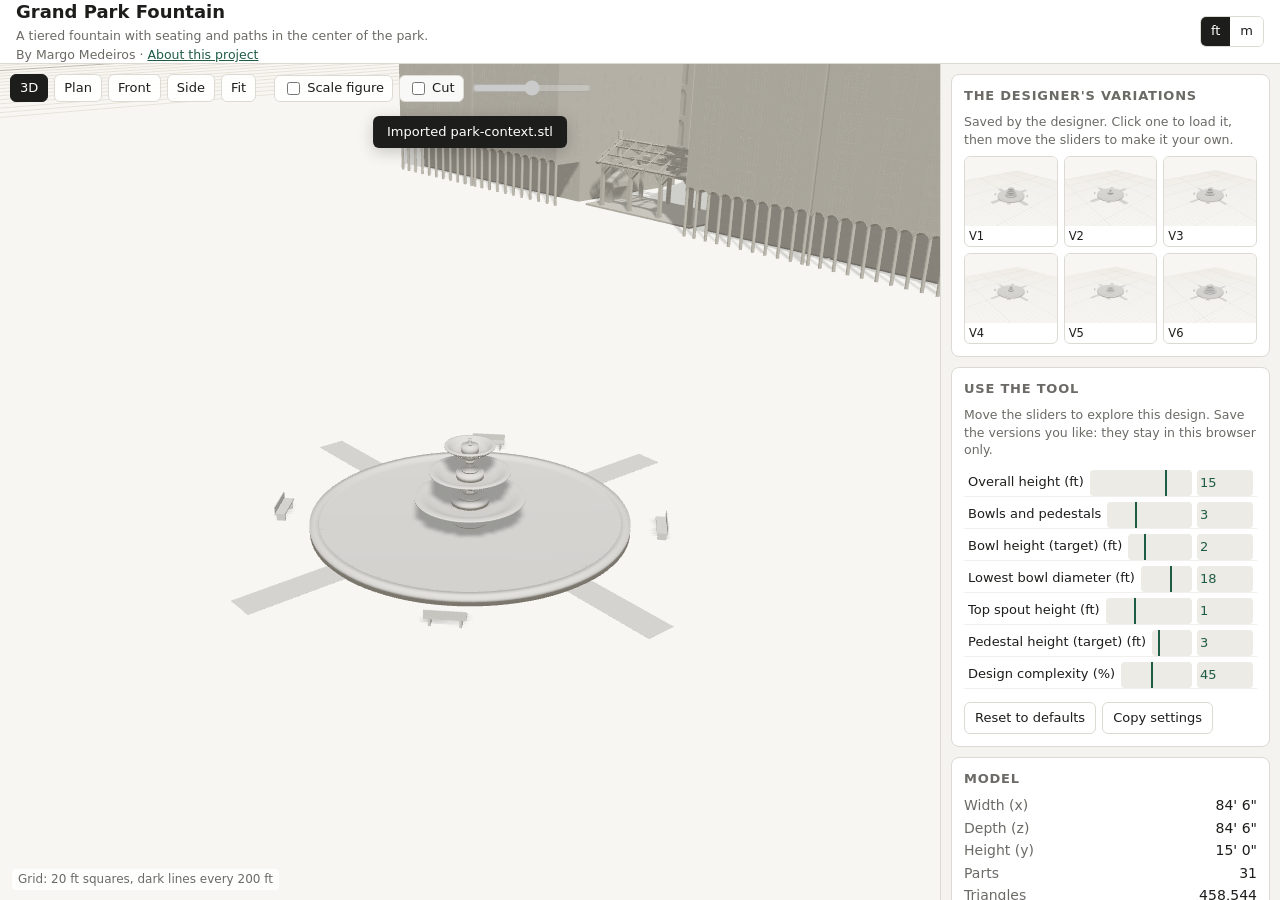
==== generator/index.html @ e08a16c8 "Publish Grand Park Fountain capstone" ====
<!doctype html>
<html lang="en">
<head>
  <meta charset="utf-8">
  <script>
    // When this page lives in a folder of a website (yoursite.com/generator) and is opened
    // without the final slash, point relative files at the folder anyway. (No redirect, so
    // hosts that strip slashes can't cause a loop.)
    (function () {
      var p = location.pathname;
      if (location.protocol === 'file:' || p.endsWith('/') || /\.[a-z0-9]+$/i.test(p)) return;
      var base = document.createElement('base');
      // "/generator/index" (some servers drop .html) means the folder; "/generator" is the folder too.
      base.href = /\/index$/i.test(p) ? p.replace(/index$/i, '') : p + '/';
      document.head.appendChild(base);
    })();
  </script>
  <meta name="viewport" content="width=device-width, initial-scale=1">
  <title>Generator</title>
  <meta name="description" content="A 3D generator: design rules that produce variations, built with an AI agent.">
  <link rel="stylesheet" href="./app/style.css">

  <!-- If someone double-clicks index.html, modules can't load. Explain instead of showing a blank page. -->
  <script>
    if (location.protocol === 'file:') {
      document.addEventListener('DOMContentLoaded', function () {
        document.body.innerHTML =
          '<div class="fileguard"><h1>This page needs a local server</h1>' +
          '<p>You opened <code>index.html</code> straight from your files. Browsers block 3D code that way.</p>' +
          '<p><b>Easiest:</b> ask your agent <i>"Start a local server for this folder and give me the link."</i></p>' +
          '<p><b>Or in a terminal inside this folder:</b></p>' +
          '<pre>npx --yes serve .</pre><p>then open the link it prints (usually http://localhost:3000).</p>' +
          '<p>Full steps are in README.md.</p></div>';
      });
    }
  </script>

  <script>
    // Very old browsers (Safari before 16.4) can't load this page. Say so instead of staying blank.
    if (location.protocol !== 'file:' && !(window.HTMLScriptElement && HTMLScriptElement.supports && HTMLScriptElement.supports('importmap'))) {
      document.addEventListener('DOMContentLoaded', function () {
        document.body.innerHTML = '<div class="fileguard"><h1>This browser is too old for this page</h1>' +
          '<p>Update your browser, or open the page in a current Chrome, Edge, Firefox or Safari.</p></div>';
      });
    }
  </script>
  <script type="importmap">
  {
    "imports": {
      "three": "./lib/three/three.module.js",
      "three/addons/": "./lib/three/addons/",
      "three/examples/jsm/": "./lib/three/addons/",
      "lil-gui": "./lib/lil-gui.esm.js"
    }
  }
  </script>
</head>
<body>
  <header class="topbar">
    <div class="titles">
      <h1 id="toolName">Generator</h1>
      <p id="toolDesc"></p>
      <p id="byline" class="byline" hidden></p>
    </div>
    <div class="topbar-right">
      <span id="liveBadge" class="badge" hidden title="This page reloads your generator by itself whenever generator.js changes.">Live reload on</span>
      <div class="seg" role="group" aria-label="Units">
        <button type="button" data-units="feet" class="on">ft</button>
        <button type="button" data-units="meters">m</button>
      </div>
    </div>
  </header>

  <main class="layout">
    <section class="stage" aria-label="3D view">
      <div id="viewport"></div>

      <div class="viewbar" role="toolbar" aria-label="View">
        <button type="button" data-view="3d" class="on">3D</button>
        <button type="button" data-view="plan">Plan</button>
        <button type="button" data-view="front">Front</button>
        <button type="button" data-view="side">Side</button>
        <button type="button" id="fitBtn" title="Frame the whole model">Fit</button>
        <span class="sep"></span>
        <label class="chk"><input type="checkbox" id="figureChk"> Scale figure</label>
        <label class="chk"><input type="checkbox" id="cutChk"> Cut</label>
        <input type="range" id="cutRange" min="0" max="1" step="0.001" value="0.5" disabled aria-label="Cut height">
        <span id="cutLabel" class="muted"></span>
      </div>

      <div id="gridLabel" class="gridlabel"></div>

      <div id="errorBox" class="errorbox" hidden role="alert">
        <div class="errorhead">
          <strong>Your generator has a problem</strong>
          <button type="button" id="errorClose" aria-label="Hide">×</button>
        </div>
        <p class="muted">The last working version is still showing. Copy the error and paste it to your agent.</p>
        <pre id="errorText"></pre>
        <button type="button" id="errorCopy" class="primary">Copy error for my agent</button>
      </div>

      <div id="toast" class="toast" hidden></div>
    </section>

    <aside class="panel">
      <section class="card" id="featCard" hidden>
        <h2>The designer's variations</h2>
        <p class="hint" id="featHint">Saved by the designer. Click one to load it, then move the sliders to make it your own.</p>
        <div id="featGrid" class="vargrid"></div>
      </section>

      <section class="card">
        <h2>Use the tool</h2>
        <p class="hint" id="useHint">Move the sliders to make variations. To change what the tool <i>can</i> do, ask your agent to change <code>generator.js</code>, your definition.</p>
        <div id="guiHost"></div>
        <div class="row">
          <button type="button" id="resetBtn">Reset to defaults</button>
          <button type="button" id="copySettingsBtn" title="Copy the current slider values as text">Copy settings</button>
        </div>
      </section>

      <section class="card" id="warnCard" hidden>
        <h2>Rule checks</h2>
        <ul id="warnList" class="warnlist"></ul>
      </section>

      <section class="card">
        <h2>Model</h2>
        <dl id="statsList" class="stats"></dl>
      </section>

      <section class="card">
        <h2 id="varTitle">Variations</h2>
        <div class="row">
          <button type="button" id="saveVarBtn" class="primary">Save variation</button>
          <button type="button" id="sheetBtn">Download sheet</button>
          <button type="button" id="exportVarBtn" title="Save your variations as variations.json, to publish them with your tool">Export for website</button>
        </div>
        <div id="varGrid" class="vargrid"></div>
        <p id="varEmpty" class="hint">Saved variations appear here. Click one to bring it back.</p>
      </section>

      <section class="card">
        <h2>Context</h2>
        <p class="hint">Bring in your own model (OBJ, STL or GLB from Rhino) to design around. It is never exported.</p>
        <div class="row">
          <button type="button" id="importBtn">Import model…</button>
          <label class="chk"><input type="checkbox" id="ctxShowChk" checked disabled> Show</label>
          <button type="button" id="ctxClearBtn" disabled>Remove</button>
        </div>
        <p id="ctxInfo" class="hint"></p>
        <input type="file" id="importFile" accept=".obj,.stl,.glb" hidden>
      </section>

      <section class="card">
        <h2>Export</h2>
        <div class="row">
          <button type="button" id="stlBtn" class="primary">STL for printing…</button>
          <button type="button" id="objBtn">OBJ for Rhino…</button>
          <button type="button" id="shotBtn">Screenshot</button>
        </div>
      </section>
    </aside>
  </main>

  <!-- Import dialog -->
  <dialog id="importDlg">
    <form method="dialog">
      <h2>Import a context model</h2>
      <p id="importName" class="muted"></p>
      <label>The file's units
        <select id="importUnits">
          <option value="feet">Feet</option>
          <option value="inches">Inches</option>
          <option value="meters">Meters</option>
          <option value="centimeters">Centimeters</option>
          <option value="millimeters">Millimeters</option>
        </select>
      </label>
      <label>Which way is up?
        <select id="importUp">
          <option value="z">Z is up (Rhino, most CAD)</option>
          <option value="y">Y is up (GLB, Blender exports, three.js)</option>
        </select>
      </label>
      <label>Heights
        <select id="importHeight">
          <option value="keep">Keep the file's heights (its 0 is the ground)</option>
          <option value="drop">Put its lowest point on the ground</option>
        </select>
      </label>
      <label class="chk"><input type="checkbox" id="importCenter" checked> Move it to the center of the grid (left/right and front/back only)</label>
      <p class="hint">Not sure about units? Pick one, turn on the scale figure, and import again if it looks wrong. If the model floats or sinks, import again and change Heights.</p>
      <menu>
        <button value="cancel" type="submit">Cancel</button>
        <button value="ok" type="submit" class="primary">Import</button>
      </menu>
    </form>
  </dialog>

  <!-- STL dialog -->
  <dialog id="stlDlg">
    <form method="dialog">
      <h2>Export STL for printing</h2>
      <label>Print scale
        <select id="stlScale">
          <option value="1">Full size (1:1)</option>
          <option value="12">1" = 1'-0" (1:12)</option>
          <option value="24">1/2" = 1'-0" (1:24)</option>
          <option value="48">1/4" = 1'-0" (1:48)</option>
          <option value="96">1/8" = 1'-0" (1:96)</option>
          <option value="192">1/16" = 1'-0" (1:192)</option>
          <option value="20">1:20</option>
          <option value="50">1:50</option>
          <option value="100">1:100</option>
          <option value="200">1:200</option>
          <option value="500">1:500</option>
        </select>
      </label>
      <p id="stlInfo"></p>
      <ul id="stlWarn" class="warnlist"></ul>
      <p class="hint">The file is in millimeters with Z up, which is what slicers expect. Only your design is exported, not the context, figure or ground. The thin-part check measures each part's overall size, so a thin wall inside a bigger shape can slip past it: always check the file in your slicer.</p>
      <menu>
        <button value="cancel" type="submit">Cancel</button>
        <button value="ok" type="submit" class="primary">Download STL</button>
      </menu>
    </form>
  </dialog>

  <!-- OBJ dialog -->
  <dialog id="objDlg">
    <form method="dialog">
      <h2>Export OBJ for Rhino</h2>
      <label>Units in the file
        <select id="objUnits">
          <option value="feet">Feet</option>
          <option value="inches">Inches</option>
          <option value="meters">Meters</option>
          <option value="millimeters">Millimeters</option>
        </select>
      </label>
      <p class="hint">Real size, Z up. In Rhino, set your document to the same units first (type <code>Units</code> in the command line), then File &gt; Import with "Map OBJ Y to Rhino Z" unchecked. The unit is in the file name so you don't forget.</p>
      <menu>
        <button value="cancel" type="submit">Cancel</button>
        <button value="ok" type="submit" class="primary">Download OBJ</button>
      </menu>
    </form>
  </dialog>

  <script type="module" src="./app/app.js"></script>
  <script>
    // If the tool's own files never load (usually a website that sends every address to its home page),
    // say so instead of leaving a blank page.
    setTimeout(function () {
      if (window.__appLoaded || location.protocol === 'file:') return;
      var stage = document.querySelector('.stage');
      if (stage) stage.innerHTML = '<div class="fileguard"><h1>The tool\'s files didn\'t load</h1>' +
        '<p>On your website: link to <code>generator/index.html</code>, keep the whole folder together, and for Lovable, Next.js or Vite put it inside <code>public/</code>. Some sites send every address to their home page; ask your agent to make an exception for the <code>generator</code> folder.</p>' +
        '<p>On your computer: refresh the page. If it still shows this, check the terminal running the server is open.</p></div>';
    }, 12000);
  </script>
</body>
</html>
---- generator/app/style.css ----
/* Generator Starter styles.
   To restyle, change the variables below (or ask your agent to match your BRAND.md / DESIGN.md). */
:root {
  --bg: #f4f3ef;
  --panel: #ffffff;
  --ink: #1d1d1b;
  --muted: #6b6a66;
  --line: #dcdad3;
  --accent: #1f5c46;       /* buttons, highlights */
  --accent-ink: #ffffff;
  --warn: #9a5b00;
  --warn-bg: #fff4e0;
  --err: #a1251b;
  --err-bg: #fdecea;
  --radius: 8px;
  --font: system-ui, -apple-system, "Segoe UI", Roboto, Helvetica, Arial, sans-serif;
  --panel-w: 340px;
}

* { box-sizing: border-box; }
html, body { margin: 0; height: 100%; }
body { accent-color: var(--accent); font-family: var(--font); color: var(--ink); background: var(--bg); font-size: 14px; line-height: 1.4; }
code { font-family: ui-monospace, Menlo, Consolas, monospace; font-size: 0.92em; background: #efeee8; padding: 0 3px; border-radius: 3px; }
h1, h2 { margin: 0; }
h2 { font-size: 13px; text-transform: uppercase; letter-spacing: 0.06em; color: var(--muted); margin-bottom: 8px; }
.muted { color: var(--muted); }
.hint { color: var(--muted); font-size: 12.5px; margin: 6px 0; }

button {
  font: inherit; font-size: 13px; cursor: pointer;
  background: var(--panel); color: var(--ink);
  border: 1px solid var(--line); border-radius: 6px; padding: 6px 10px;
}
button:hover:not(:disabled) { border-color: var(--ink); }
button:disabled { opacity: 0.45; cursor: not-allowed; }
button.primary { background: var(--accent); color: var(--accent-ink); border-color: var(--accent); }
button.primary:hover:not(:disabled) { filter: brightness(1.1); border-color: var(--accent); }
button:focus-visible, input:focus-visible, select:focus-visible { outline: 2px solid var(--accent); outline-offset: 2px; }

.topbar {
  display: flex; align-items: center; justify-content: space-between; gap: 12px;
  padding: 10px 16px; background: var(--panel); border-bottom: 1px solid var(--line);
  height: 64px;
}
.titles { min-width: 0; }
.titles h1 { font-size: 18px; white-space: nowrap; overflow: hidden; text-overflow: ellipsis; }
.titles p { margin: 2px 0 0; color: var(--muted); font-size: 12.5px; white-space: nowrap; overflow: hidden; text-overflow: ellipsis; }
.topbar-right { display: flex; align-items: center; gap: 10px; flex-shrink: 0; }
.badge { font-size: 12px; color: var(--accent); border: 1px solid var(--accent); border-radius: 999px; padding: 2px 8px; }

.seg { display: inline-flex; border: 1px solid var(--line); border-radius: 6px; overflow: hidden; }
.seg button { border: 0; border-radius: 0; padding: 5px 10px; }
.seg button.on { background: var(--ink); color: #fff; }

.layout { display: flex; height: calc(100% - 64px); }
.stage { position: relative; flex: 1; min-width: 0; }
#viewport { position: absolute; inset: 0; }
#viewport canvas { display: block; width: 100%; height: 100%; touch-action: none; }

.viewbar {
  position: absolute; top: 10px; left: 10px; right: 10px;
  display: flex; flex-wrap: wrap; align-items: center; gap: 6px;
  pointer-events: none;
}
.viewbar > * { pointer-events: auto; }
.viewbar button { padding: 4px 9px; background: rgba(255,255,255,0.92); }
.viewbar button.on { background: var(--ink); color: #fff; border-color: var(--ink); }
.viewbar .sep { width: 6px; }
.chk { display: inline-flex; align-items: center; gap: 4px; font-size: 13px; background: rgba(255,255,255,0.92); border: 1px solid var(--line); border-radius: 6px; padding: 3px 8px; }
.card .chk { background: transparent; border: 0; padding: 0; }
#cutRange { width: 120px; }

.gridlabel { position: absolute; left: 12px; bottom: 10px; font-size: 12px; color: var(--muted); background: rgba(255,255,255,0.85); padding: 2px 6px; border-radius: 4px; pointer-events: none; }

.errorbox {
  position: absolute; left: 12px; right: 12px; bottom: 40px; max-width: 720px;
  background: var(--err-bg); border: 1px solid var(--err); border-radius: var(--radius);
  padding: 10px 12px; box-shadow: 0 6px 24px rgba(0,0,0,0.12);
}
.errorhead { display: flex; justify-content: space-between; align-items: center; color: var(--err); }
.errorhead button { border: 0; background: transparent; font-size: 18px; line-height: 1; padding: 0 4px; color: var(--err); }
.errorbox pre { white-space: pre-wrap; word-break: break-word; max-height: 160px; overflow: auto; background: #fff; border: 1px solid #f2c4bf; border-radius: 6px; padding: 8px; font-size: 12px; margin: 6px 0 8px; }

.toast {
  position: absolute; left: 50%; top: 52px; transform: translateX(-50%);
  background: var(--ink); color: #fff; padding: 7px 14px; border-radius: 6px; font-size: 13px;
  box-shadow: 0 4px 16px rgba(0,0,0,0.2); max-width: 90%;
}

.panel {
  width: var(--panel-w); flex-shrink: 0; overflow-y: auto;
  background: var(--bg); border-left: 1px solid var(--line); padding: 10px;
}
.card { background: var(--panel); border: 1px solid var(--line); border-radius: var(--radius); padding: 12px; margin-bottom: 10px; }
.row { display: flex; flex-wrap: wrap; gap: 6px; margin-top: 8px; }

/* Slider panel (lil-gui), restyled to match the page */
#guiHost .lil-gui {
  --background-color: #ffffff; --text-color: var(--ink);
  --title-background-color: #ffffff; --title-text-color: var(--ink);
  --widget-color: #ecebe5; --hover-color: #e2e0d8; --focus-color: #d6d3c8;
  --number-color: var(--accent); --string-color: var(--accent);
  --font-family: var(--font); --font-size: 13px; --input-font-size: 13px;
  --name-width: 40%; --widget-height: 26px; --padding: 4px; --spacing: 5px;
  --slider-input-width: 30%; --slider-input-min-width: 56px; --color-input-width: 34%; --color-input-min-width: 74px; --widget-border-radius: 4px;
}
#guiHost .lil-gui.lil-root { width: 100%; }
#guiHost .lil-gui.lil-root > .lil-title { display: none; }
#guiHost .lil-gui .lil-controller .lil-name { white-space: normal; line-height: 1.15; padding-right: 6px; }
#guiHost .lil-gui .lil-controller { border-bottom: 1px solid #f1f0ec; }

.warnlist { margin: 0; padding-left: 18px; }
.warnlist li { color: var(--warn); margin: 4px 0; }
#warnCard { background: var(--warn-bg); border-color: #f0d9ad; }

.stats { display: grid; grid-template-columns: minmax(0, 1fr) auto; gap: 3px 10px; margin: 0; }
.stats dt { color: var(--muted); }
.stats dd { margin: 0; text-align: right; font-variant-numeric: tabular-nums; white-space: nowrap; max-width: 14em; overflow: hidden; text-overflow: ellipsis; }

.vargrid { display: grid; grid-template-columns: repeat(3, 1fr); gap: 6px; margin-top: 8px; }
.var { position: relative; border: 1px solid var(--line); border-radius: 6px; overflow: hidden; cursor: pointer; background: #fff; padding: 0; }
.var img { display: block; width: 100%; aspect-ratio: 4 / 3; object-fit: cover; }
.var span { display: block; font-size: 11.5px; padding: 2px 4px; text-align: left; }
.var.active { outline: 2px solid var(--accent); }
.var .del { position: absolute; top: 2px; right: 2px; width: 20px; height: 20px; padding: 0; line-height: 18px; font-size: 14px; border-radius: 50%; background: rgba(255,255,255,0.9); }

dialog { border: 1px solid var(--line); border-radius: var(--radius); padding: 18px; width: min(440px, 92vw); color: var(--ink); }
dialog::backdrop { background: rgba(0,0,0,0.35); }
dialog h2 { font-size: 16px; text-transform: none; letter-spacing: 0; color: var(--ink); margin-bottom: 10px; }
dialog label { display: block; margin: 10px 0; font-size: 13px; }
dialog label.chk { display: flex; }
dialog select { display: block; width: 100%; margin-top: 4px; font: inherit; padding: 6px; border: 1px solid var(--line); border-radius: 6px; background: #fff; }
dialog menu { display: flex; justify-content: flex-end; gap: 8px; padding: 0; margin: 14px 0 0; }

.fileguard { max-width: 620px; margin: 60px auto; padding: 24px; background: #fff; border: 1px solid var(--line); border-radius: var(--radius); }
.fileguard h1 { font-size: 22px; margin-bottom: 10px; }
.fileguard pre { background: #efeee8; padding: 10px; border-radius: 6px; }

/* Phones and narrow windows: stack the panel under the 3D view */
@media (max-width: 820px) {
  .topbar { height: auto; flex-wrap: wrap; }
  .layout { display: block; height: auto; }
  .stage { height: 62vh; min-height: 320px; }
  .panel { width: auto; border-left: 0; border-top: 1px solid var(--line); }
  .titles p { white-space: normal; }
}

.byline { margin: 2px 0 0; color: var(--muted); font-size: 12.5px; white-space: nowrap; overflow: hidden; text-overflow: ellipsis; }
.byline a { color: var(--accent); }
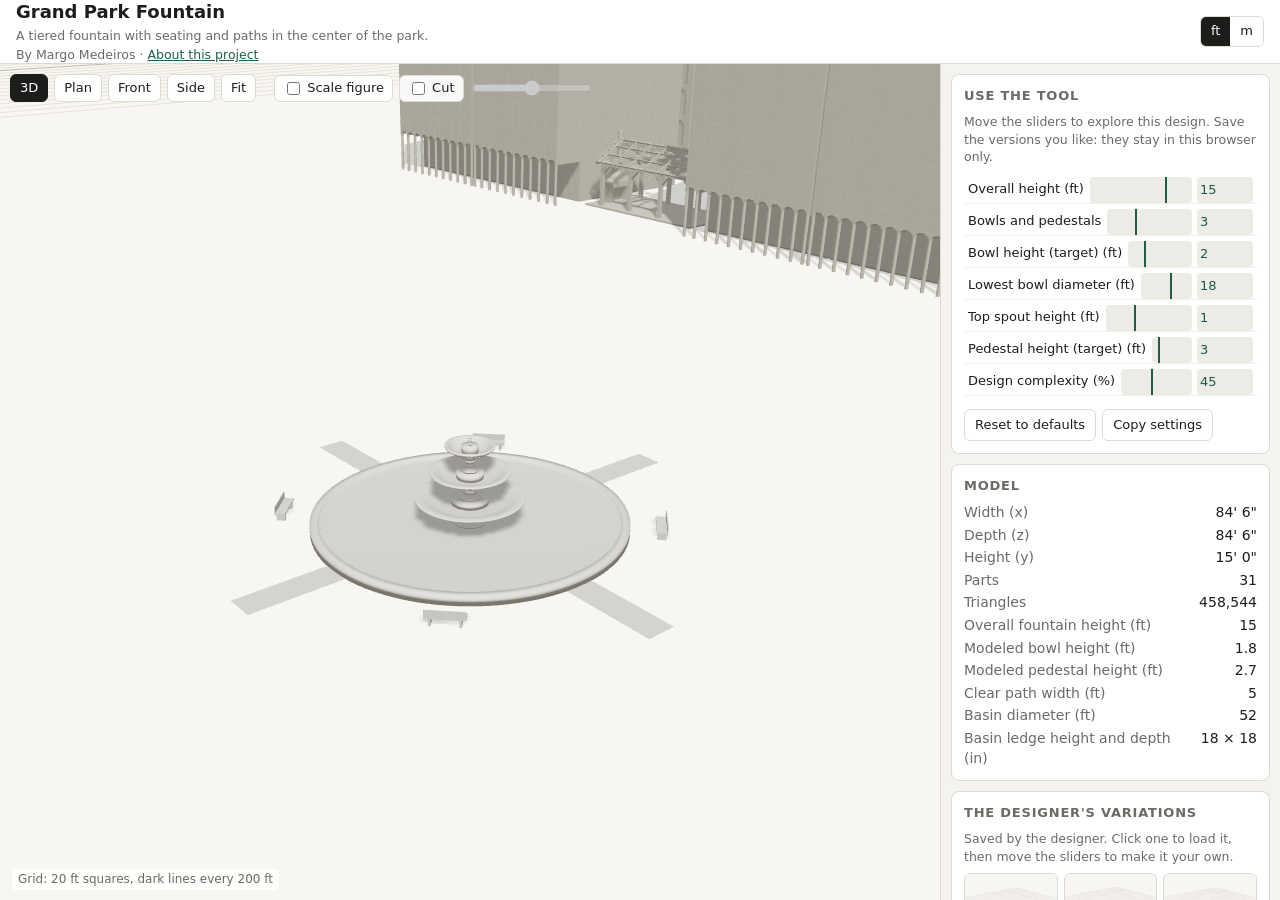
==== commit b30cba29: "Move designer variations below Model" ====
--- a/generator/index.html
+++ b/generator/index.html
@@ -104,30 +104,30 @@
     </section>
 
     <aside class="panel">
+      <section class="card">
+        <h2>Use the tool</h2>
+        <p class="hint" id="useHint">Move the sliders to make variations. To change what the tool <i>can</i> do, ask your agent to change <code>generator.js</code>, your definition.</p>
+        <div id="guiHost"></div>
+        <div class="row">
+          <button type="button" id="resetBtn">Reset to defaults</button>
+          <button type="button" id="copySettingsBtn" title="Copy the current slider values as text">Copy settings</button>
+        </div>
+      </section>
+
+      <section class="card" id="warnCard" hidden>
+        <h2>Rule checks</h2>
+        <ul id="warnList" class="warnlist"></ul>
+      </section>
+
+      <section class="card">
+        <h2>Model</h2>
+        <dl id="statsList" class="stats"></dl>
+      </section>
+
       <section class="card" id="featCard" hidden>
         <h2>The designer's variations</h2>
         <p class="hint" id="featHint">Saved by the designer. Click one to load it, then move the sliders to make it your own.</p>
         <div id="featGrid" class="vargrid"></div>
-      </section>
-
-      <section class="card">
-        <h2>Use the tool</h2>
-        <p class="hint" id="useHint">Move the sliders to make variations. To change what the tool <i>can</i> do, ask your agent to change <code>generator.js</code>, your definition.</p>
-        <div id="guiHost"></div>
-        <div class="row">
-          <button type="button" id="resetBtn">Reset to defaults</button>
-          <button type="button" id="copySettingsBtn" title="Copy the current slider values as text">Copy settings</button>
-        </div>
-      </section>
-
-      <section class="card" id="warnCard" hidden>
-        <h2>Rule checks</h2>
-        <ul id="warnList" class="warnlist"></ul>
-      </section>
-
-      <section class="card">
-        <h2>Model</h2>
-        <dl id="statsList" class="stats"></dl>
       </section>
 
       <section class="card">
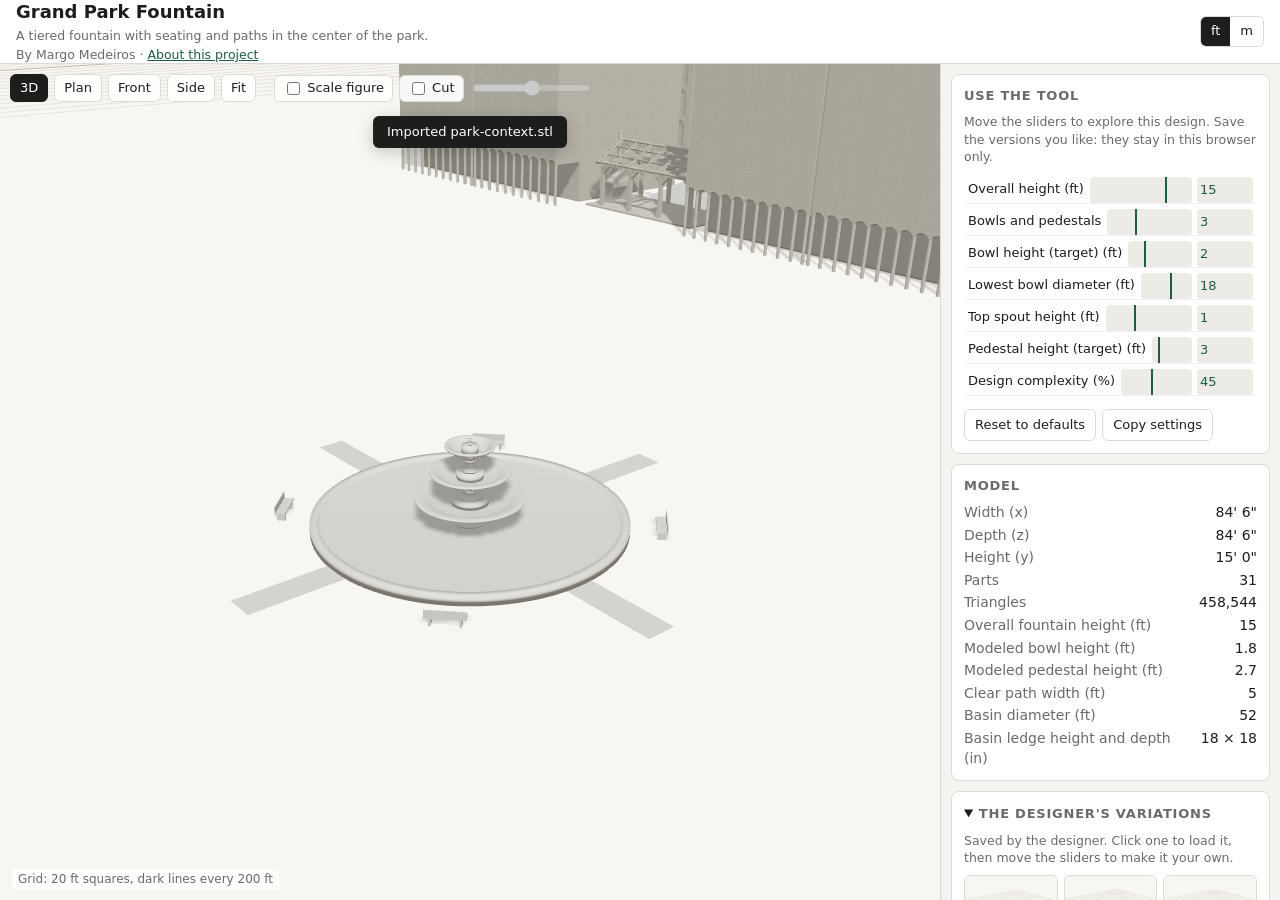
==== commit cb0830e4: "Make designer variations collapsible" ====
--- a/generator/index.html
+++ b/generator/index.html
@@ -124,11 +124,11 @@
         <dl id="statsList" class="stats"></dl>
       </section>
 
-      <section class="card" id="featCard" hidden>
-        <h2>The designer's variations</h2>
+      <details class="card" id="featCard" open hidden>
+        <summary><h2>The designer's variations</h2></summary>
         <p class="hint" id="featHint">Saved by the designer. Click one to load it, then move the sliders to make it your own.</p>
         <div id="featGrid" class="vargrid"></div>
-      </section>
+      </details>
 
       <section class="card">
         <h2 id="varTitle">Variations</h2>
--- a/generator/app/style.css
+++ b/generator/app/style.css
@@ -147,3 +147,7 @@
 
 .byline { margin: 2px 0 0; color: var(--muted); font-size: 12.5px; white-space: nowrap; overflow: hidden; text-overflow: ellipsis; }
 .byline a { color: var(--accent); }
+
+#featCard > summary { cursor: pointer; }
+#featCard > summary h2 { display: inline; }
+#featCard[open] > summary { margin-bottom: 8px; }
